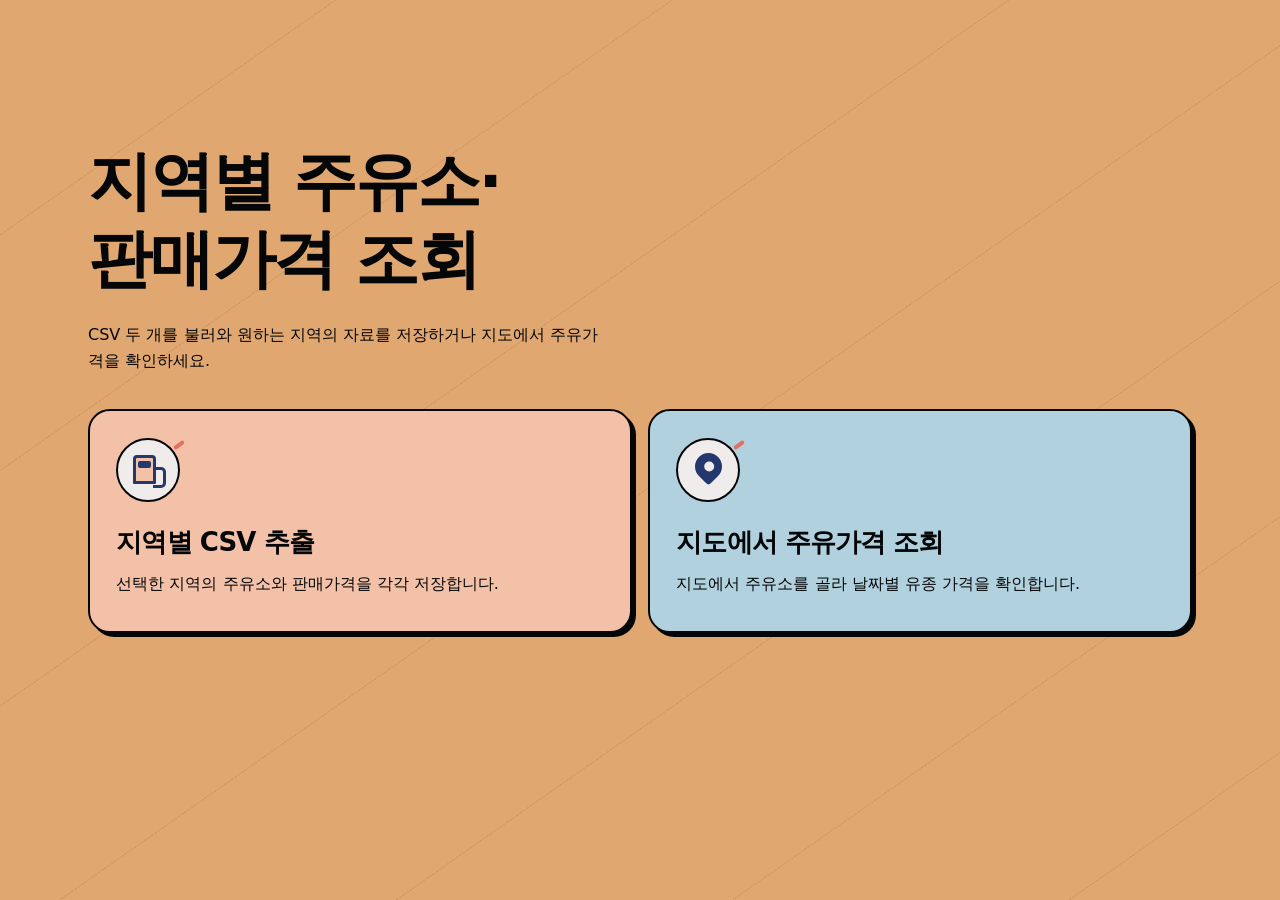
==== app/index.html @ ab46dcc8 "Add fuel price viewer and GitHub Pages deployment" ====
<!doctype html>
<html lang="ko">
<head>
  <meta charset="utf-8">
  <meta name="viewport" content="width=device-width, initial-scale=1">
  <title>지역별 주유소·판매가격 조회</title>
  <link rel="stylesheet" href="styles.css">
  <script src="session.js" defer></script>
</head>
<body class="home">
  <main class="page">
    <header class="home-intro">
      <h1>지역별 주유소·<br>판매가격 조회</h1>
      <p>CSV 두 개를 불러와 원하는 지역의 자료를 저장하거나 지도에서 주유가격을 확인하세요.</p>
    </header>
    <nav class="grid menu" aria-label="주 메뉴">
      <a class="panel menu-card peach" href="extract.html">
        <span class="icon-disc" aria-hidden="true"><span class="pump-icon"></span></span>
        <div><h2>지역별 CSV 추출</h2><p>선택한 지역의 주유소와 판매가격을 각각 저장합니다.</p></div>
      </a>
      <a class="panel menu-card blue" href="map.html">
        <span class="icon-disc" aria-hidden="true"><span class="pin-icon"></span></span>
        <div><h2>지도에서 주유가격 조회</h2><p>지도에서 주유소를 골라 날짜별 유종 가격을 확인합니다.</p></div>
      </a>
    </nav>
  </main>
</body>
</html>
---- app/styles.css ----
:root {
  color-scheme: light;
  --ochre: #e0a770;
  --peach: #f3c1a8;
  --blue: #b1d1de;
  --ink: #050608;
  --light: #f0eceb;
  --coral: #e27161;
  --navy: #24386d;
  font-family: "Malgun Gothic", "Apple SD Gothic Neo", system-ui, sans-serif;
  line-height: 1.6;
  color: var(--ink);
  background: var(--ochre);
}

* { box-sizing: border-box; }
[hidden] { display: none !important; }
body { margin: 0; }
.home {
  min-height: 100vh;
  background: repeating-linear-gradient(145deg, transparent 0 12rem, #80502624 12rem calc(12rem + 1px));
}
.page {
  width: min(100% - 2rem, 69rem);
  margin-inline: auto;
  padding-block: clamp(2rem, 6vw, 4.5rem);
}
.home .page { padding-block-start: clamp(3rem, 10vw, 8rem); }
.home-intro { max-width: 36rem; margin-bottom: 2.25rem; }
.home-intro h1 { font-size: clamp(2.5rem, 7vw, 4rem); }
.home-intro p { max-width: 32rem; }
h1, h2, h3 { line-height: 1.22; letter-spacing: -0.035em; }
h1 { font-size: clamp(2rem, 5vw, 3rem); font-weight: 800; margin: .875rem 0 1.5rem; }
h2 { font-size: clamp(1.25rem, 2.5vw, 1.625rem); margin: 0 0 .75rem; }
h3 { margin: 1.25rem 0 .5rem; }
p, dl { margin: 0 0 .8rem; }
a { color: var(--navy); text-underline-offset: .2em; }
:focus-visible { outline: 3px solid var(--navy); outline-offset: 3px; box-shadow: 0 0 0 3px var(--light); }
.home-link { display: inline-flex; align-items: center; min-height: 44px; font-weight: 750; }

.grid { display: grid; grid-template-columns: repeat(2, minmax(0, 1fr)); gap: 1rem; }
.panel {
  min-width: 0;
  padding: clamp(1rem, 3vw, 1.65rem);
  background: var(--light);
  border: 2px solid var(--ink);
  border-radius: 22px;
}
.peach { background: var(--peach); }
.blue { background: var(--blue); }
.menu-card {
  display: grid;
  grid-template-columns: minmax(0, 1fr);
  align-content: start;
  gap: 1.6rem;
  min-height: 14rem;
  color: var(--ink);
  text-decoration: none;
  box-shadow: 4px 4px var(--ink);
}
.menu-card:hover { box-shadow: 6px 6px var(--ink); }
.menu-card:hover h2 { text-decoration: underline; text-underline-offset: .2em; }
.menu-card p { margin: 0; }
.icon-disc {
  position: relative;
  width: 4rem;
  height: 4rem;
  display: grid;
  place-items: center;
  border: 2px solid var(--ink);
  border-radius: 50%;
  background: var(--light);
}
.icon-disc::after {
  content: "";
  position: absolute;
  width: 12px;
  height: 4px;
  right: -7px;
  top: 3px;
  border-radius: 4px;
  background: var(--coral);
  transform: rotate(-36deg);
}
.pump-icon {
  position: relative;
  width: 23px;
  height: 29px;
  margin-right: 7px;
  border: 3px solid var(--navy);
  border-radius: 4px 4px 1px 1px;
  background: var(--peach);
}
.pump-icon::before { content: ""; position: absolute; inset: 3px 2px auto; height: 7px; border-radius: 2px; background: var(--navy); }
.pump-icon::after { content: ""; position: absolute; left: 100%; top: 9px; width: 10px; height: 15px; border: 3px solid var(--navy); border-left: 0; border-radius: 0 5px 5px 0; }
.pin-icon {
  width: 27px;
  height: 27px;
  margin-bottom: 6px;
  border-radius: 50% 50% 50% 12%;
  background: var(--navy);
  transform: rotate(-45deg);
  display: grid;
  place-items: center;
}
.pin-icon::after { content: ""; width: 10px; height: 10px; border-radius: 50%; background: var(--light); }

label { display: block; font-weight: 750; margin-top: .75rem; }
input, select, button { font: inherit; }
input, select {
  width: 100%;
  min-height: 44px;
  margin-top: .25rem;
  padding: .5rem .65rem;
  color: inherit;
  border: 1px solid var(--ink);
  border-radius: 12px;
  background: var(--light);
}
select {
  appearance: none;
  padding-right: 2rem;
  background: linear-gradient(45deg, transparent 50%, var(--navy) 50%) calc(100% - 16px) center / 6px 6px no-repeat,
    linear-gradient(135deg, var(--navy) 50%, transparent 50%) calc(100% - 10px) center / 6px 6px no-repeat var(--light);
}
input::file-selector-button {
  border: 0;
  border-radius: 2rem;
  padding: .35rem .75rem;
  margin-inline-end: .6rem;
  font: inherit;
  color: var(--light);
  background: var(--navy);
  cursor: pointer;
}
.file-state { margin: .3rem 0 0; font-size: .9rem; overflow-wrap: anywhere; }
.file-state:empty { display: none; }
.file-state[data-error] { font-weight: 700; }
.status { margin: 1rem 0; font-weight: 700; }
.issue-panel { margin-bottom: 1rem; }
summary { cursor: pointer; font-weight: 750; }
.scrollbox, .record-list { max-height: 16rem; overflow: auto; }
.scrollbox p { margin: .3rem 0; }

.results { font-variant-numeric: tabular-nums; }
.results div { display: flex; justify-content: space-between; gap: .75rem; padding-block: .45rem; border-bottom: 1px solid #05060830; }
.results dd { margin: 0; text-align: right; font-weight: 750; }
.actions { display: flex; gap: .5rem; flex-wrap: wrap; }
button {
  min-height: 44px;
  border: 1px solid transparent;
  border-radius: 2rem;
  padding: .5rem 1rem;
  background: var(--navy);
  color: var(--light);
  font-weight: 750;
  cursor: pointer;
}
button:enabled:hover { background: #17254c; }
:disabled { opacity: .62; cursor: default; }

.map-layout { grid-template-columns: minmax(0, 3fr) minmax(0, 2fr); align-items: start; }
.map-controls { margin-bottom: .65rem; }
.map-controls button { min-width: 44px; }
.map-view {
  display: grid;
  place-items: center;
  height: clamp(18rem, 54vw, 31rem);
  overflow: hidden;
  position: relative;
  isolation: isolate;
  border: 2px solid var(--ink);
  border-radius: 18px;
  background: #e3eff3;
  touch-action: none;
}
.map-view[data-ready] { cursor: grab; }
.map-view[data-dragging] { cursor: grabbing; }
.map-view canvas, .map-markers { position: absolute; inset: 0; width: 100%; height: 100%; }
.map-view p { z-index: 1; margin: 1rem; text-align: center; pointer-events: none; }
.map-markers { pointer-events: none; }
.map-marker {
  position: absolute;
  transform: translate(-50%, -50%);
  width: 44px;
  padding: 0;
  display: grid;
  place-items: center;
  background: transparent !important;
  pointer-events: none;
}
.map-marker::before {
  content: "";
  width: 14px;
  height: 14px;
  border: 2px solid var(--light);
  border-radius: 50%;
  background: var(--navy);
}
.map-marker[aria-pressed="true"] { z-index: 1; }
.map-marker[aria-pressed="true"]::before { width: 19px; height: 19px; border-color: var(--ink); background: var(--coral); box-shadow: 0 0 0 2px var(--light); }
.record-list { margin: .5rem 0 0; padding: 0 .35rem 0 0; list-style: none; }
.record-list li + li { margin-top: .35rem; }
.record-list button {
  width: 100%;
  overflow-wrap: anywhere;
  text-align: left;
  color: var(--navy);
  background: var(--light);
}
.record-list button:enabled:hover, .record-list button[aria-pressed="true"] { background: var(--peach); color: var(--ink); border-color: var(--ink); }
.record-secondary { display: block; font-size: .875rem; font-weight: 400; }
.detail-panel input { margin-bottom: .85rem; }
#station-detail p { overflow-wrap: anywhere; }

@media (max-width: 47rem) {
  .map-layout { grid-template-columns: minmax(0, 1fr); }
}
@media (max-width: 38rem) {
  .grid { grid-template-columns: minmax(0, 1fr); }
  .menu-card { min-height: 11rem; }
}
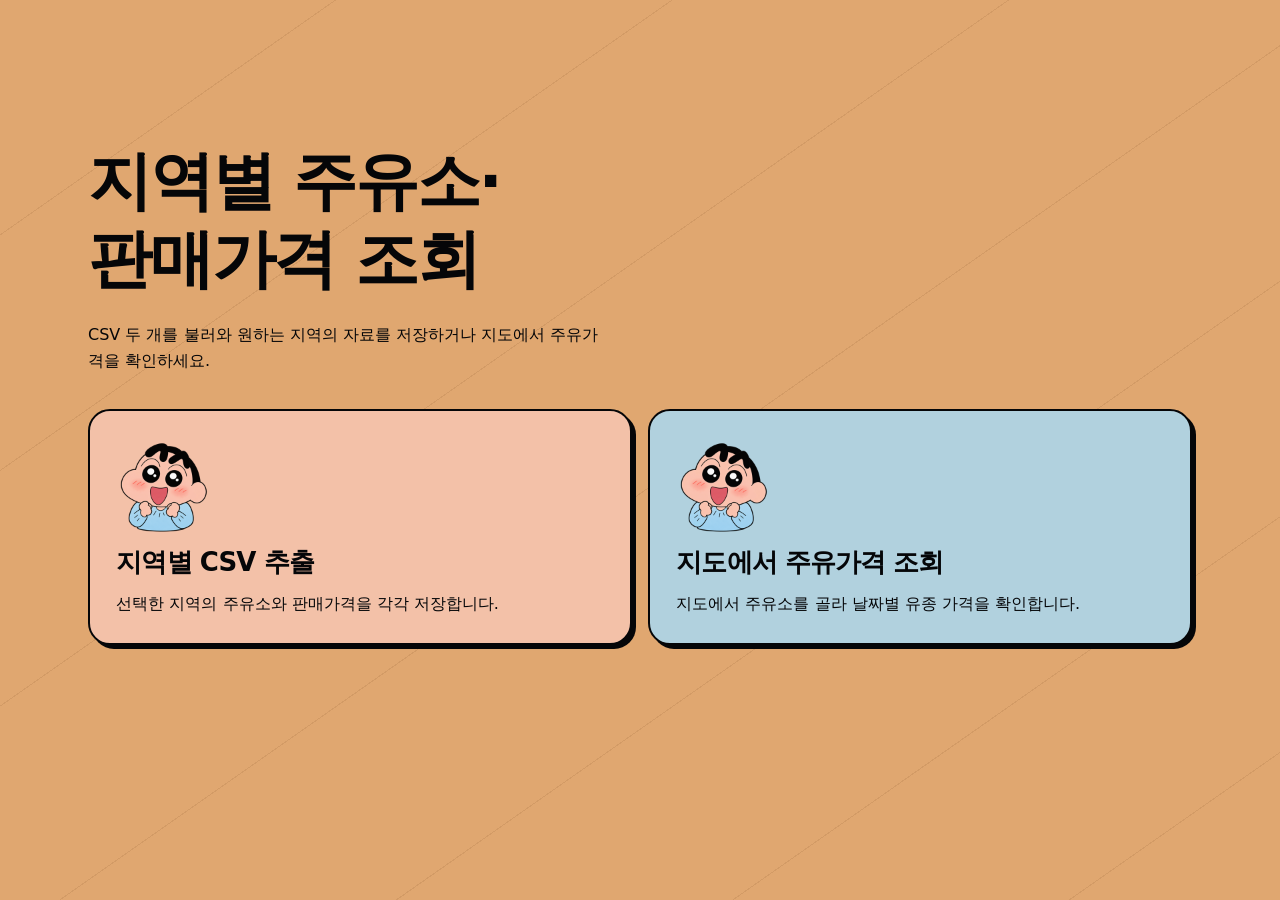
==== commit 1e3ee10d: "Animate Shin-chan stickers on the home menu" ====
--- a/app/index.html
+++ b/app/index.html
@@ -15,11 +15,11 @@
     </header>
     <nav class="grid menu" aria-label="주 메뉴">
       <a class="panel menu-card peach" href="extract.html">
-        <span class="icon-disc" aria-hidden="true"><span class="pump-icon"></span></span>
+        <img class="menu-sticker sticker-jump" src="menu-shinchan.png" alt="" width="96" height="96">
         <div><h2>지역별 CSV 추출</h2><p>선택한 지역의 주유소와 판매가격을 각각 저장합니다.</p></div>
       </a>
       <a class="panel menu-card blue" href="map.html">
-        <span class="icon-disc" aria-hidden="true"><span class="pin-icon"></span></span>
+        <img class="menu-sticker sticker-sway" src="menu-shinchan.png" alt="" width="96" height="96">
         <div><h2>지도에서 주유가격 조회</h2><p>지도에서 주유소를 골라 날짜별 유종 가격을 확인합니다.</p></div>
       </a>
     </nav>
--- a/app/styles.css
+++ b/app/styles.css
@@ -52,7 +52,7 @@
   display: grid;
   grid-template-columns: minmax(0, 1fr);
   align-content: start;
-  gap: 1.6rem;
+  gap: .85rem;
   min-height: 14rem;
   color: var(--ink);
   text-decoration: none;
@@ -61,49 +61,37 @@
 .menu-card:hover { box-shadow: 6px 6px var(--ink); }
 .menu-card:hover h2 { text-decoration: underline; text-underline-offset: .2em; }
 .menu-card p { margin: 0; }
-.icon-disc {
-  position: relative;
-  width: 4rem;
-  height: 4rem;
-  display: grid;
-  place-items: center;
-  border: 2px solid var(--ink);
-  border-radius: 50%;
-  background: var(--light);
-}
-.icon-disc::after {
-  content: "";
-  position: absolute;
-  width: 12px;
-  height: 4px;
-  right: -7px;
-  top: 3px;
-  border-radius: 4px;
-  background: var(--coral);
-  transform: rotate(-36deg);
-}
-.pump-icon {
-  position: relative;
-  width: 23px;
-  height: 29px;
-  margin-right: 7px;
-  border: 3px solid var(--navy);
-  border-radius: 4px 4px 1px 1px;
-  background: var(--peach);
-}
-.pump-icon::before { content: ""; position: absolute; inset: 3px 2px auto; height: 7px; border-radius: 2px; background: var(--navy); }
-.pump-icon::after { content: ""; position: absolute; left: 100%; top: 9px; width: 10px; height: 15px; border: 3px solid var(--navy); border-left: 0; border-radius: 0 5px 5px 0; }
-.pin-icon {
-  width: 27px;
-  height: 27px;
-  margin-bottom: 6px;
-  border-radius: 50% 50% 50% 12%;
-  background: var(--navy);
-  transform: rotate(-45deg);
-  display: grid;
-  place-items: center;
-}
-.pin-icon::after { content: ""; width: 10px; height: 10px; border-radius: 50%; background: var(--light); }
+.menu-sticker {
+  display: block;
+  width: 6rem;
+  height: 6rem;
+  object-fit: contain;
+  transform-origin: center 86%;
+}
+
+@media (prefers-reduced-motion: no-preference) {
+  .sticker-jump { animation: sticker-jump .7s ease-in-out 2; }
+  .sticker-sway { animation: sticker-sway .8s ease-in-out .14s 2; }
+  .menu-card:is(:hover, :focus-visible, :active) .menu-sticker {
+    animation: sticker-cheer .65s ease-in-out;
+  }
+}
+
+@keyframes sticker-jump {
+  35% { transform: translateY(-8px) rotate(-5deg); }
+  68% { transform: scale(1.05, .94); }
+}
+
+@keyframes sticker-sway {
+  28% { transform: rotate(-8deg); }
+  72% { transform: rotate(8deg); }
+}
+
+@keyframes sticker-cheer {
+  24% { transform: translateY(-9px) rotate(-8deg); }
+  56% { transform: translateY(-4px) rotate(8deg) scale(1.06); }
+  80% { transform: scale(1.04, .95); }
+}
 
 label { display: block; font-weight: 750; margin-top: .75rem; }
 input, select, button { font: inherit; }
